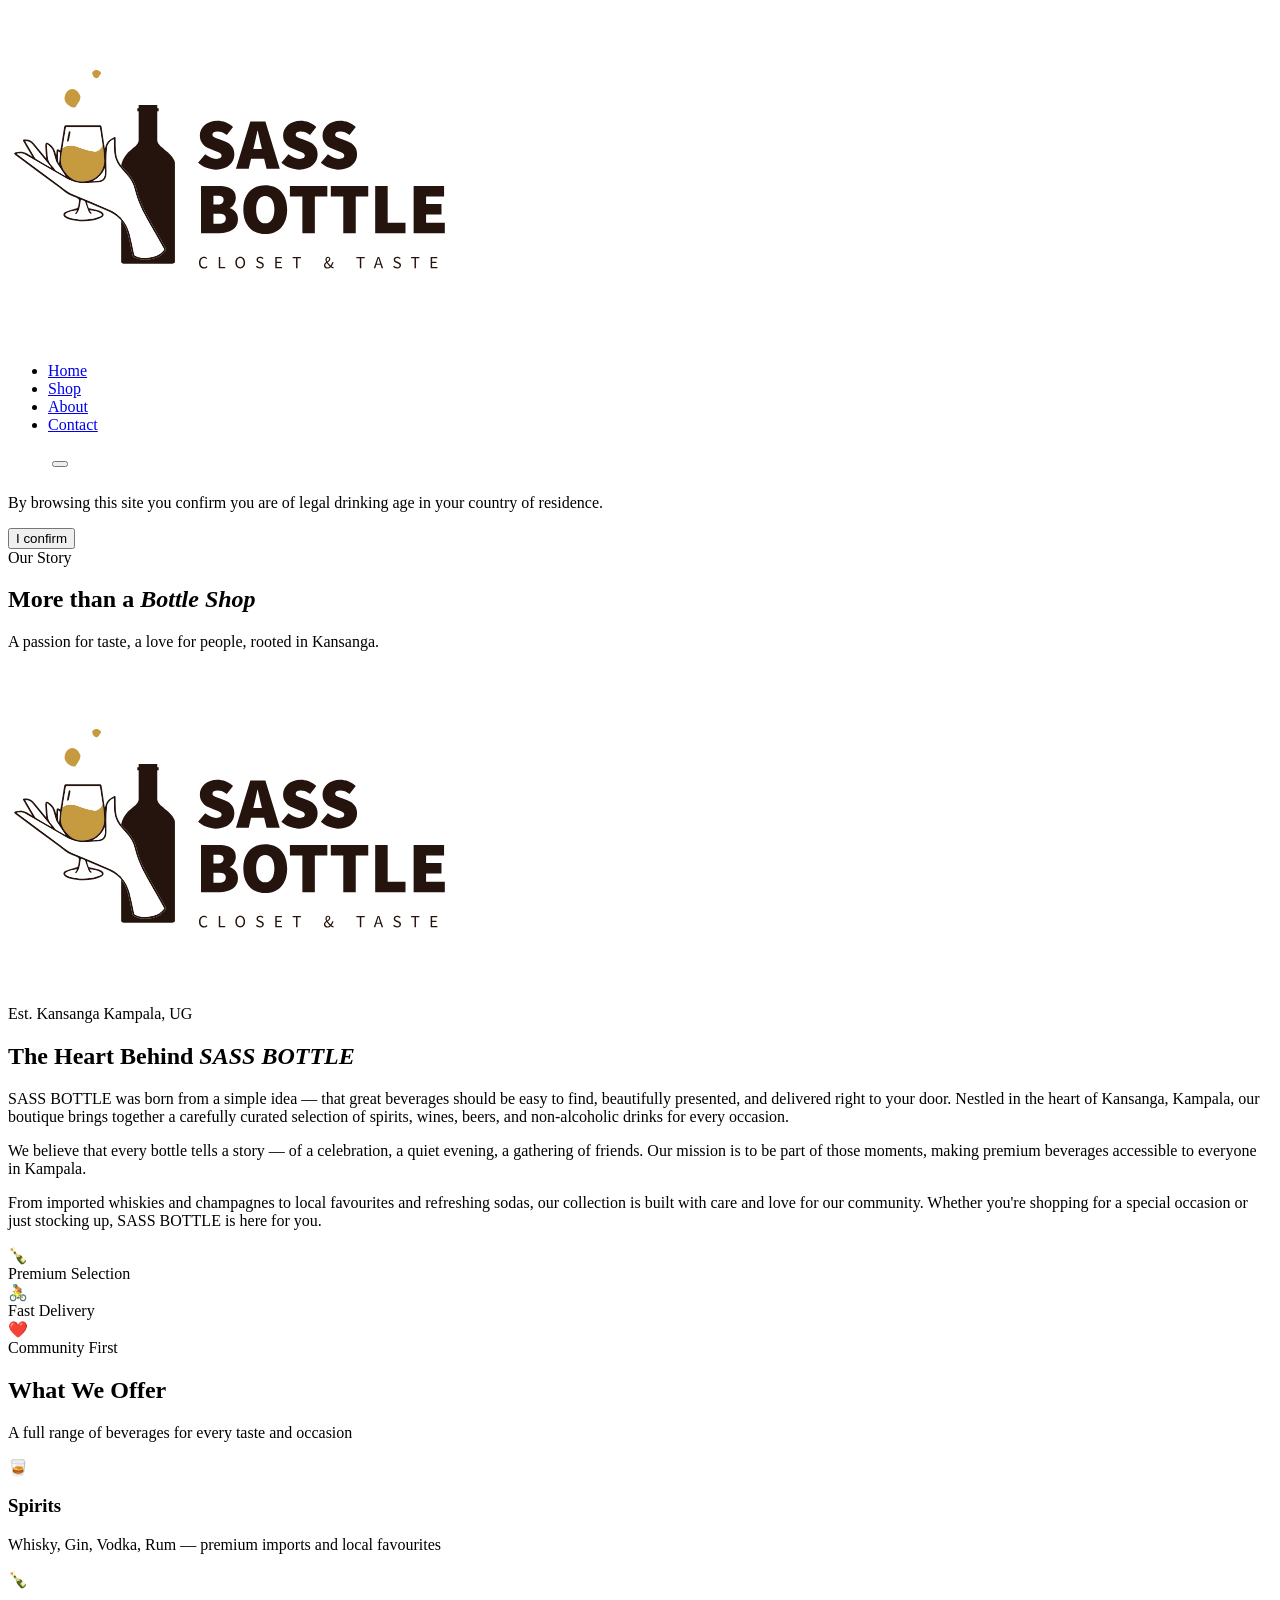
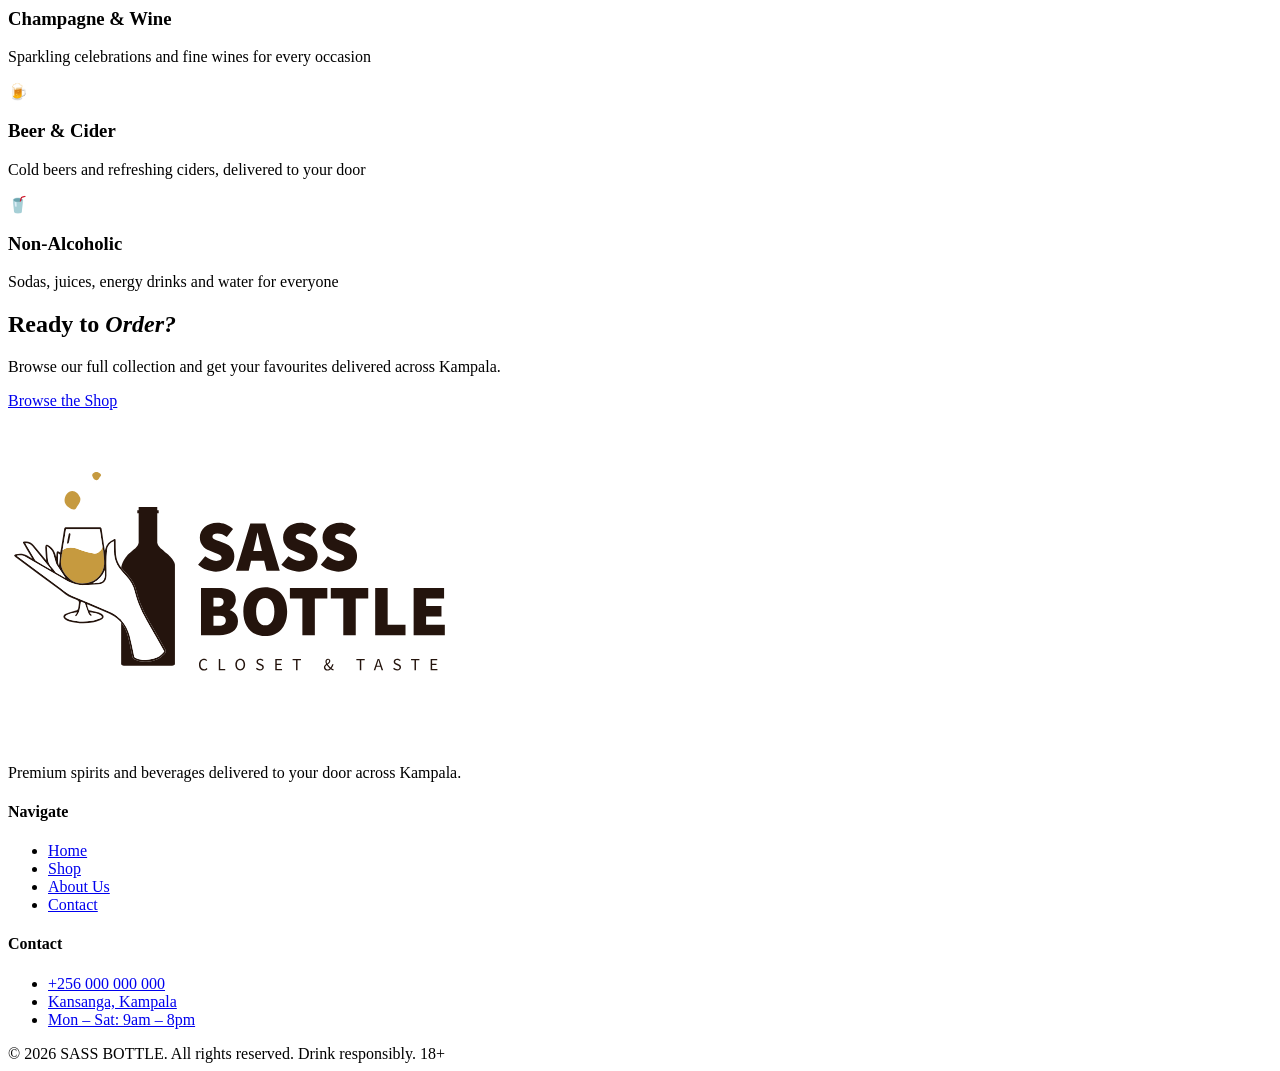
==== about.html @ c4a4a851 "Initial commit" ====
<!DOCTYPE html>
<html lang="en">
<head>
  <meta charset="UTF-8"/>
  <meta name="viewport" content="width=device-width, initial-scale=1.0"/>
  <title>About Us – SASS BOTTLE</title>

  <!-- Google Fonts -->
  <link href="https://fonts.googleapis.com/css2?family=Fraunces:ital,wght@0,400;0,700;0,900;1,400&family=Jost:wght@300;400;500;600&display=swap" rel="stylesheet"/>

  <!-- Shared styles -->
  <link rel="stylesheet" href="css/global.css"/>
  <!-- About page specific styles -->
  <link rel="stylesheet" href="css/about.css"/>
</head>
<body>

  <!-- =============================================
       STICKY NAVIGATION
  ============================================= -->
  <nav class="nav" role="navigation" aria-label="Main navigation">
    <a href="index.html" class="nav-logo">
      <img src="assets/logo.svg" alt="SASS BOTTLE – Closet & Taste"/>
    </a>
    <ul class="nav-links" id="navLinks">
      <li><a href="index.html">Home</a></li>
      <li><a href="shop.html">Shop</a></li>
      <li><a href="about.html" class="active">About</a></li>
      <li><a href="contact.html">Contact</a></li>
    </ul>
    <div style="display:flex; align-items:center; gap:20px;">
      <a href="cart.html" class="nav-cart" aria-label="View cart">
        <svg width="24" height="24" viewBox="0 0 24 24" fill="none" stroke-width="1.8"
             stroke-linecap="round" stroke-linejoin="round">
          <path d="M6 2L3 6v14a2 2 0 002 2h14a2 2 0 002-2V6l-3-4z"/>
          <line x1="3" y1="6" x2="21" y2="6"/>
          <path d="M16 10a4 4 0 01-8 0"/>
        </svg>
        <span class="cart-badge" id="cartBadge"></span>
      </a>
      <button class="nav-toggle" id="navToggle" aria-label="Toggle menu" aria-expanded="false">
        <span></span><span></span><span></span>
      </button>
    </div>
  </nav>

  <!-- =============================================
       AGE VERIFICATION BANNER
  ============================================= -->
  <div class="age-banner" id="ageBanner">
    <p>By browsing this site you confirm you are of <span>legal drinking age</span> in your country of residence.</p>
    <div class="age-banner-actions">
      <button class="btn-age-confirm" id="ageConfirmBtn">I confirm</button>
    </div>
  </div>

  <!-- =============================================
       ABOUT HERO
  ============================================= -->
  <section class="about-hero">
    <div class="bokeh-bg" aria-hidden="true">
      <div class="bokeh-orb"></div>
      <div class="bokeh-orb"></div>
      <div class="bokeh-orb"></div>
      <div class="bokeh-orb"></div>
    </div>

    <div class="about-hero-content">
      <div class="hero-eyebrow">
        <span>Our Story</span>
      </div>
      <h1>More than a <em>Bottle Shop</em></h1>
      <p>A passion for taste, a love for people, rooted in Kansanga.</p>
    </div>
  </section>

  <!-- =============================================
       STORY SECTION
  ============================================= -->
  <section class="about-story">
    <div class="bokeh-bg" aria-hidden="true">
      <div class="bokeh-orb"></div>
      <div class="bokeh-orb"></div>
    </div>

    <div class="story-grid">

      <!-- Left: decorative visual panel -->
      <div class="story-visual">
        <div class="story-img-frame">
          <div class="story-img-inner">
            <!-- Logo as hero visual in the about section -->
            <img src="assets/logo.svg" alt="SASS BOTTLE"/>
          </div>
        </div>
        <!-- Floating badge -->
        <div class="story-badge">
          <span class="badge-year">Est.</span>
          <span class="badge-name">Kansanga</span>
          <span class="badge-city">Kampala, UG</span>
        </div>
      </div>

      <!-- Right: story text -->
      <div class="story-text">
        <h2>The Heart Behind <em>SASS BOTTLE</em></h2>

        <p>
          SASS BOTTLE was born from a simple idea — that great beverages should be
          easy to find, beautifully presented, and delivered right to your door.
          Nestled in the heart of Kansanga, Kampala, our boutique brings together
          a carefully curated selection of spirits, wines, beers, and non-alcoholic
          drinks for every occasion.
        </p>

        <p>
          We believe that every bottle tells a story — of a celebration, a quiet
          evening, a gathering of friends. Our mission is to be part of those
          moments, making premium beverages accessible to everyone in Kampala.
        </p>

        <p>
          From imported whiskies and champagnes to local favourites and refreshing
          sodas, our collection is built with care and love for our community.
          Whether you're shopping for a special occasion or just stocking up,
          SASS BOTTLE is here for you.
        </p>

        <!-- Values row -->
        <div class="story-values">
          <div class="value-item">
            <div class="value-icon">🍾</div>
            <div class="value-label">Premium Selection</div>
          </div>
          <div class="value-item">
            <div class="value-icon">🚴</div>
            <div class="value-label">Fast Delivery</div>
          </div>
          <div class="value-item">
            <div class="value-icon">❤️</div>
            <div class="value-label">Community First</div>
          </div>
        </div>
      </div>

    </div>
  </section>

  <!-- =============================================
       WHAT WE OFFER SECTION
  ============================================= -->
  <section class="about-offers">
    <div class="bokeh-bg" aria-hidden="true">
      <div class="bokeh-orb"></div>
      <div class="bokeh-orb"></div>
    </div>

    <div class="section-header">
      <h2>What We Offer</h2>
      <p>A full range of beverages for every taste and occasion</p>
    </div>

    <div class="offers-grid">
      <div class="offer-card">
        <div class="offer-icon">🥃</div>
        <h3>Spirits</h3>
        <p>Whisky, Gin, Vodka, Rum — premium imports and local favourites</p>
      </div>
      <div class="offer-card">
        <div class="offer-icon">🍾</div>
        <h3>Champagne & Wine</h3>
        <p>Sparkling celebrations and fine wines for every occasion</p>
      </div>
      <div class="offer-card">
        <div class="offer-icon">🍺</div>
        <h3>Beer & Cider</h3>
        <p>Cold beers and refreshing ciders, delivered to your door</p>
      </div>
      <div class="offer-card">
        <div class="offer-icon">🥤</div>
        <h3>Non-Alcoholic</h3>
        <p>Sodas, juices, energy drinks and water for everyone</p>
      </div>
    </div>
  </section>

  <!-- =============================================
       CTA SECTION
  ============================================= -->
  <section class="about-cta">
    <div class="bokeh-bg" aria-hidden="true">
      <div class="bokeh-orb"></div>
      <div class="bokeh-orb"></div>
      <div class="bokeh-orb"></div>
    </div>

    <div class="cta-content">
      <h2>Ready to <em>Order?</em></h2>
      <p>Browse our full collection and get your favourites delivered across Kampala.</p>
      <a href="shop.html" class="btn-pulse">Browse the Shop</a>
    </div>
  </section>

  <!-- =============================================
       FOOTER
  ============================================= -->
  <footer>
    <div class="footer-brand">
      <img src="assets/logo.svg" alt="SASS BOTTLE"/>
      <p>Premium spirits and beverages delivered to your door across Kampala.</p>
    </div>
    <div class="footer-col">
      <h4>Navigate</h4>
      <ul>
        <li><a href="index.html">Home</a></li>
        <li><a href="shop.html">Shop</a></li>
        <li><a href="about.html">About Us</a></li>
        <li><a href="contact.html">Contact</a></li>
      </ul>
    </div>
    <div class="footer-col">
      <h4>Contact</h4>
      <ul>
        <li><a href="tel:+256000000000">+256 000 000 000</a></li>
        <li><a href="contact.html">Kansanga, Kampala</a></li>
        <li><a href="contact.html">Mon – Sat: 9am – 8pm</a></li>
      </ul>
    </div>
    <div class="footer-bottom">
      <span>&copy; 2026 SASS BOTTLE. All rights reserved.</span>
      <span>Drink responsibly. 18+</span>
    </div>
  </footer>

  <div class="toast" id="toast" role="alert" aria-live="polite"></div>

  <script src="js/global.js"></script>

</body>
</html>
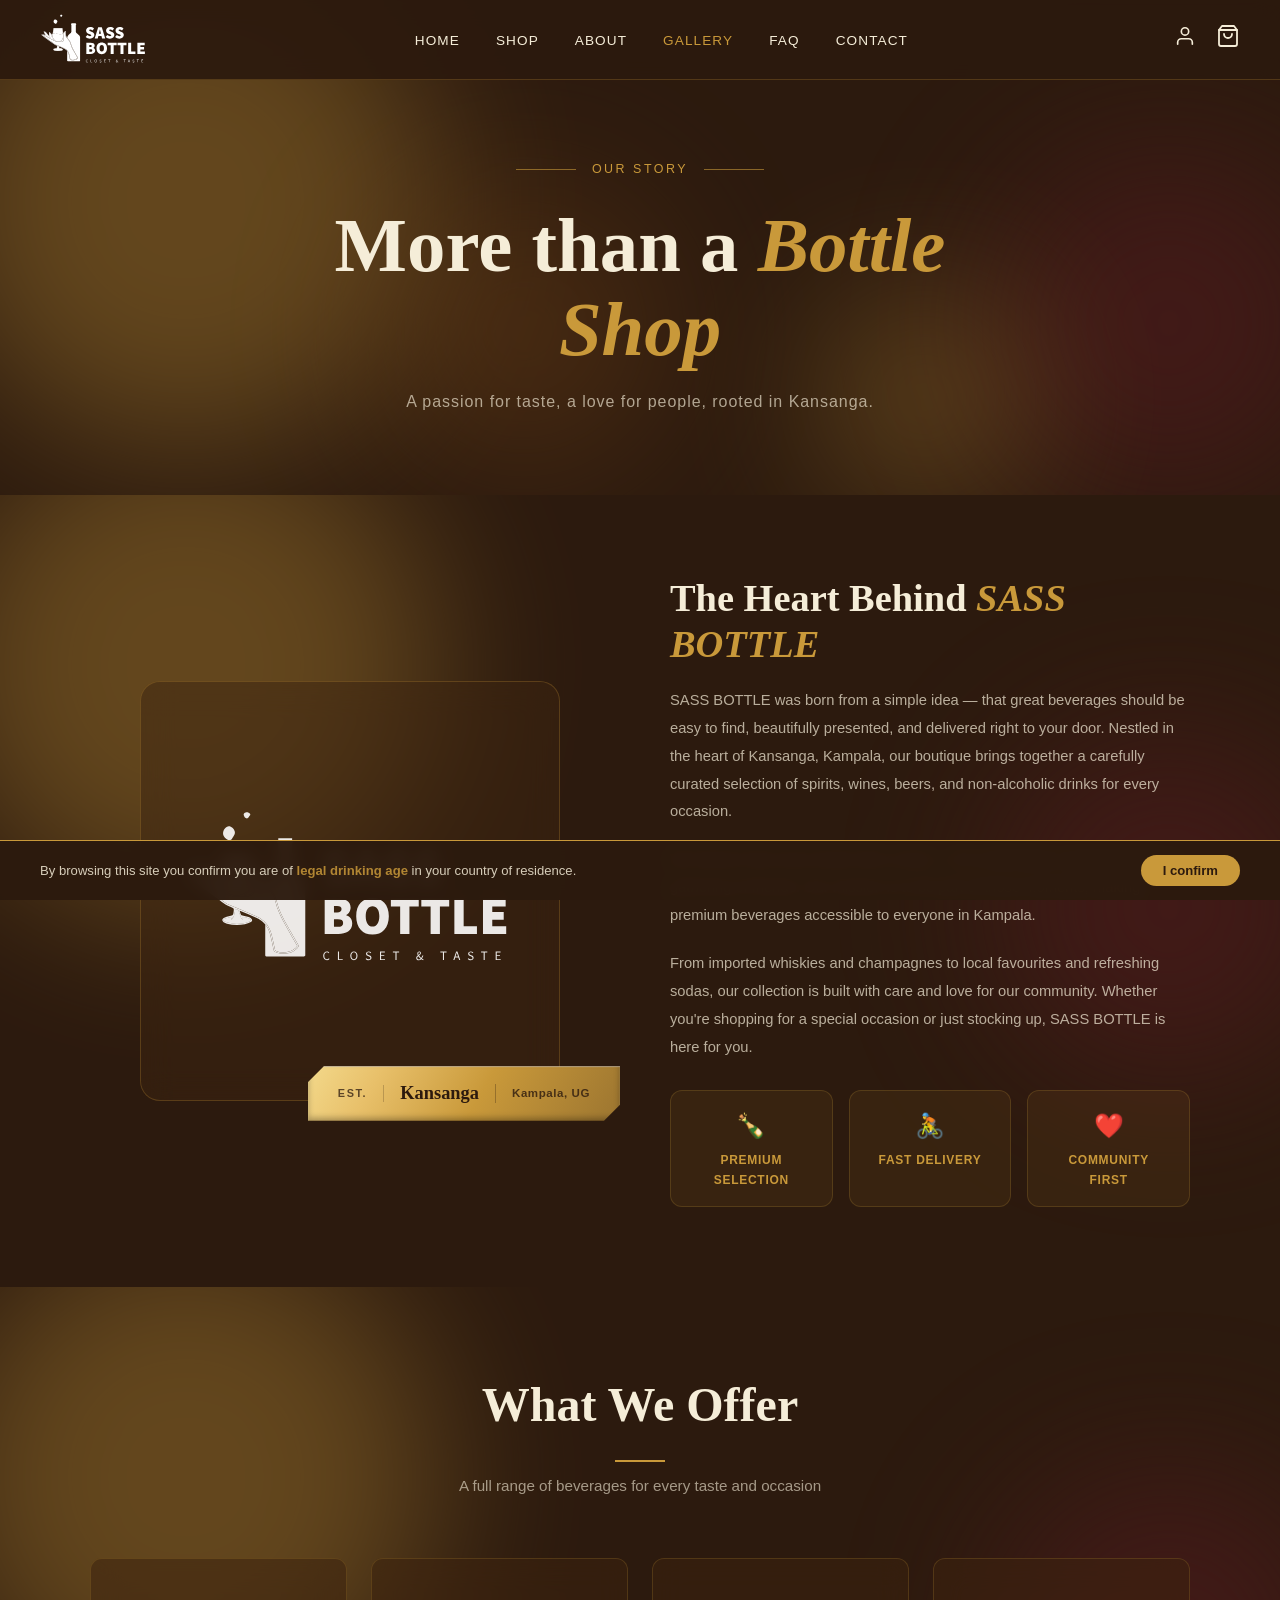
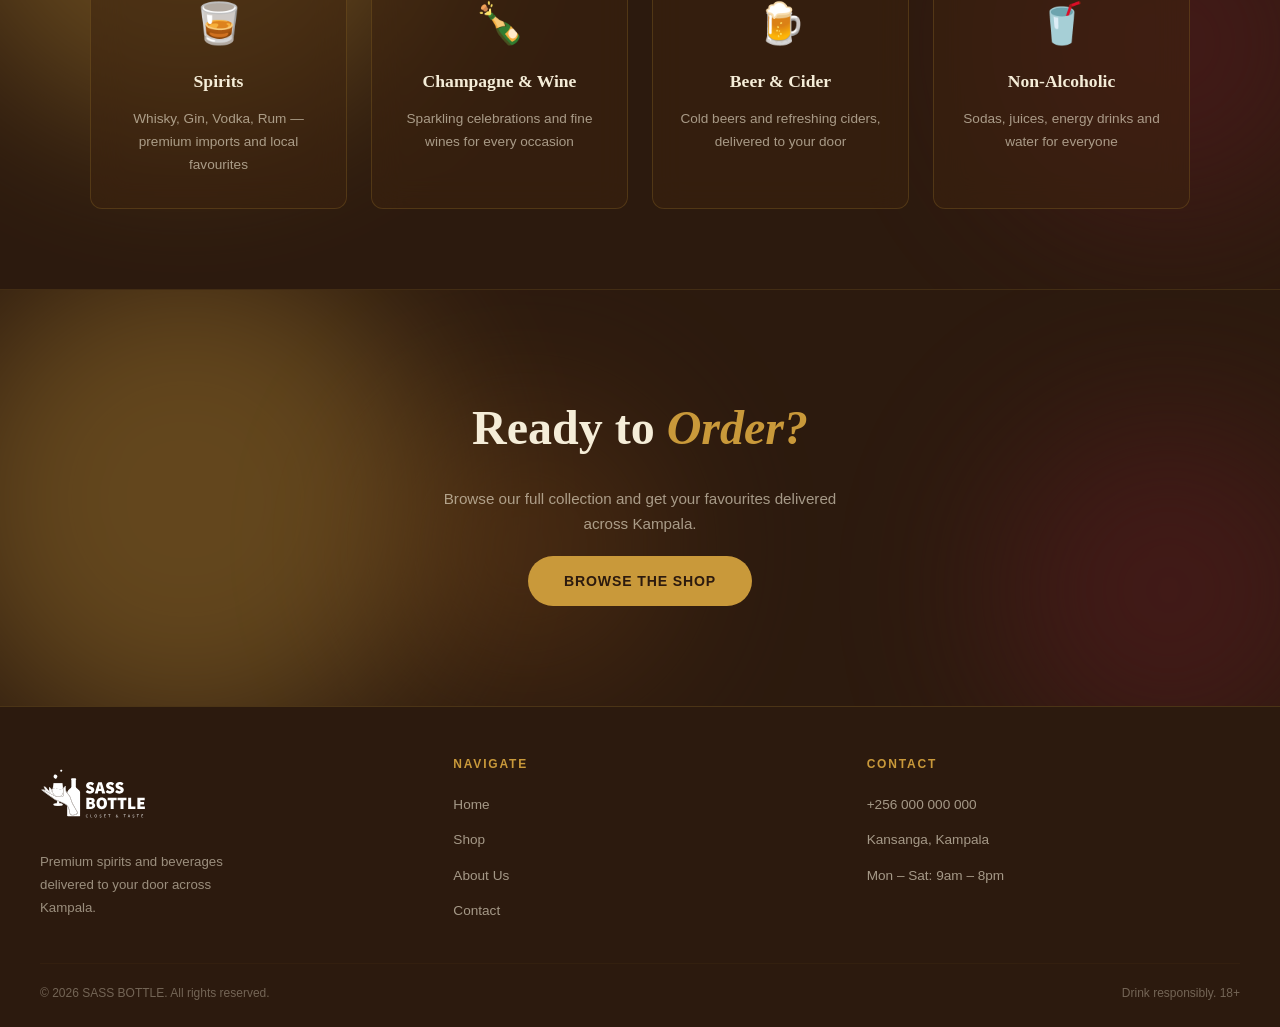
==== commit 182f04b3: "Linking Gallery and FAQ with other pages" ====
--- a/about.html
+++ b/about.html
@@ -25,7 +25,9 @@
     <ul class="nav-links" id="navLinks">
       <li><a href="index.html">Home</a></li>
       <li><a href="shop.html">Shop</a></li>
-      <li><a href="about.html" class="active">About</a></li>
+      <li><a href="about.html">About</a></li>
+      <li><a href="gallery.html" class="active">Gallery</a></li>
+      <li><a href="faq.html">FAQ</a></li>
       <li><a href="contact.html">Contact</a></li>
     </ul>
     <div style="display:flex; align-items:center; gap:20px;">
--- a/css/global.css
+++ b/css/global.css
@@ -0,0 +1,590 @@
+/* ==============================================
+   GLOBAL.CSS — Shared styles for all pages
+   SASS BOTTLE | Closet & Taste
+================================================ */
+
+/* -----------------------------------------------
+   DESIGN TOKENS
+   All colors, fonts and sizes in one place.
+   Change a value here and it updates everywhere.
+----------------------------------------------- */
+:root {
+  --chocolate:     #2C1A0E;   /* main dark background */
+  --chocolate-mid: #3D2410;   /* cards & surfaces */
+  --gold:          #C9993A;   /* primary accent */
+  --gold-light:    #E8C06A;   /* hover / highlight */
+  --cream:         #F5EDD8;   /* light text */
+  --white:         #FFFFFF;
+  --bordeaux:      #6B1A2A;   /* bokeh accent */
+  --copper:        #7C4A1A;   /* bokeh accent */
+
+  --font-heading: 'Fraunces', Georgia, serif;
+  --font-body:    'Jost', sans-serif;
+
+  --nav-height: 80px;
+  --radius:     12px;
+  --transition: 0.3s ease;
+}
+
+/* -----------------------------------------------
+   RESET & BASE
+----------------------------------------------- */
+*, *::before, *::after {
+  box-sizing: border-box;
+  margin: 0;
+  padding: 0;
+}
+
+html { scroll-behavior: smooth; }
+
+body {
+  background: var(--chocolate);
+  color: var(--cream);
+  font-family: var(--font-body);
+  font-weight: 400;
+  line-height: 1.6;
+  overflow-x: hidden;
+}
+
+a    { text-decoration: none; color: inherit; }
+img  { max-width: 100%; display: block; }
+ul   { list-style: none; }
+
+/* -----------------------------------------------
+   STICKY NAVIGATION
+----------------------------------------------- */
+.nav {
+  position: fixed;
+  top: 0; left: 0; right: 0;
+  z-index: 1000;
+  height: var(--nav-height);
+  display: flex;
+  align-items: center;
+  justify-content: space-between;
+  padding: 0 40px;
+  background: rgba(44, 26, 14, 0.92);
+  backdrop-filter: blur(12px);
+  border-bottom: 1px solid rgba(201, 153, 58, 0.25);
+}
+
+.nav-logo img {
+  height: 80px;
+  width: auto;
+  filter: brightness(0) invert(1);   /* white logo for visibility on the dark nav */
+}
+
+.nav-links {
+  display: flex;
+  gap: 36px;
+  align-items: center;
+}
+
+.nav-links a {
+  font-family: var(--font-body);
+  font-weight: 500;
+  font-size: 0.85rem;
+  letter-spacing: 0.08em;
+  color: var(--cream);
+  text-transform: uppercase;
+  transition: color var(--transition);
+}
+
+.nav-links a:hover,
+.nav-links a.active { color: var(--gold); }
+
+/* Cart icon */
+.nav-cart {
+  position: relative;
+  cursor: pointer;
+}
+.nav-cart svg { stroke: var(--cream); transition: stroke var(--transition); }
+.nav-cart:hover svg { stroke: var(--gold); }
+
+/* Badge showing number of items in cart */
+.cart-badge {
+  position: absolute;
+  top: -6px; right: -8px;
+  background: var(--gold);
+  color: var(--chocolate);
+  font-size: 0.65rem;
+  font-weight: 700;
+  width: 18px; height: 18px;
+  border-radius: 50%;
+  display: none; /* shown by JS when cart has items */
+  align-items: center;
+  justify-content: center;
+}
+
+/* "Hi, Name" pill shown next to the icons when a customer is logged in */
+.nav-account-name {
+  font-size: 0.78rem;
+  font-weight: 600;
+  color: var(--gold);
+  background: rgba(201, 153, 58, 0.1);
+  border: 1px solid rgba(201, 153, 58, 0.25);
+  padding: 6px 14px;
+  border-radius: 16px;
+  white-space: nowrap;
+}
+/* Hidden on small screens to save space — the icon alone is enough there */
+@media (max-width: 768px) {
+  .nav-account-name { display: none; }
+}
+
+/* Hamburger button — visible on mobile only */
+.nav-toggle {
+  display: none;
+  flex-direction: column;
+  gap: 5px;
+  cursor: pointer;
+  background: none;
+  border: none;
+}
+.nav-toggle span {
+  display: block;
+  width: 24px; height: 2px;
+  background: var(--cream);
+  border-radius: 2px;
+  transition: var(--transition);
+}
+
+/* -----------------------------------------------
+   AGE VERIFICATION BANNER
+   Shown once on first visit, hidden via localStorage
+----------------------------------------------- */
+.age-banner {
+  position: fixed;
+  bottom: 0; left: 0; right: 0;
+  z-index: 2000;
+  background: rgba(44, 26, 14, 0.97);
+  border-top: 1px solid var(--gold);
+  padding: 14px 40px;
+  display: flex;
+  align-items: center;
+  justify-content: space-between;
+  gap: 20px;
+  backdrop-filter: blur(8px);
+}
+
+.age-banner p {
+  font-size: 0.82rem;
+  color: var(--cream);
+  opacity: 0.85;
+  max-width: 600px;
+}
+.age-banner p span { color: var(--gold); font-weight: 600; }
+
+.age-banner-actions { display: flex; gap: 12px; flex-shrink: 0; }
+
+.btn-age-confirm {
+  background: var(--gold);
+  color: var(--chocolate);
+  border: none;
+  padding: 8px 22px;
+  border-radius: 20px;
+  font-family: var(--font-body);
+  font-weight: 600;
+  font-size: 0.82rem;
+  cursor: pointer;
+  transition: background var(--transition);
+}
+.btn-age-confirm:hover { background: var(--gold-light); }
+
+/* -----------------------------------------------
+   BOKEH ANIMATED BACKGROUND
+   Reused in sections across all pages
+----------------------------------------------- */
+.bokeh-bg {
+  position: absolute;
+  inset: 0;
+  overflow: hidden;
+  pointer-events: none;
+  z-index: 0;
+}
+
+.bokeh-orb {
+  position: absolute;
+  border-radius: 50%;
+  filter: blur(80px);
+  opacity: 0.35;
+  animation: bokehDrift 18s ease-in-out infinite alternate;
+}
+
+.bokeh-orb:nth-child(1) { width:500px; height:500px; background:var(--gold);     top:-10%; left:-5%;   animation-duration:20s; }
+.bokeh-orb:nth-child(2) { width:350px; height:350px; background:var(--bordeaux); top:30%;  right:-5%;  animation-duration:25s; animation-delay:-8s; }
+.bokeh-orb:nth-child(3) { width:280px; height:280px; background:var(--copper);   bottom:5%;left:30%;   animation-duration:22s; animation-delay:-4s; }
+.bokeh-orb:nth-child(4) { width:200px; height:200px; background:var(--gold);     top:60%;  right:20%;  animation-duration:30s; animation-delay:-12s; }
+
+@keyframes bokehDrift {
+  0%   { transform: translate(0, 0) scale(1); }
+  50%  { transform: translate(30px, -40px) scale(1.1); }
+  100% { transform: translate(-20px, 30px) scale(0.95); }
+}
+
+/* -----------------------------------------------
+   SHARED BUTTONS
+----------------------------------------------- */
+
+/* Gold pill button with shimmer sweep — used on CTAs */
+.btn-primary {
+  display: inline-block;
+  background: var(--gold);
+  color: var(--chocolate);
+  padding: 14px 36px;
+  border-radius: 30px;
+  font-family: var(--font-body);
+  font-weight: 700;
+  font-size: 0.88rem;
+  letter-spacing: 0.06em;
+  text-transform: uppercase;
+  position: relative;
+  overflow: hidden;
+  transition: background var(--transition), transform var(--transition);
+  cursor: pointer;
+  border: none;
+}
+.btn-primary::after {
+  content: '';
+  position: absolute;
+  top: 0; left: -100%;
+  width: 60%; height: 100%;
+  background: linear-gradient(90deg, transparent, rgba(255,255,255,0.35), transparent);
+  animation: shimmer 2.2s ease-in-out infinite;
+}
+.btn-primary:hover { background: var(--gold-light); transform: translateY(-2px); }
+
+/* Outlined button — secondary action */
+.btn-outline {
+  display: inline-block;
+  border: 1.5px solid var(--gold);
+  color: var(--gold);
+  padding: 14px 36px;
+  border-radius: 30px;
+  font-family: var(--font-body);
+  font-weight: 600;
+  font-size: 0.88rem;
+  letter-spacing: 0.06em;
+  text-transform: uppercase;
+  transition: background var(--transition), color var(--transition), transform var(--transition);
+  cursor: pointer;
+  background: none;
+  border-width: 1.5px;
+}
+.btn-outline:hover {
+  background: var(--gold);
+  color: var(--chocolate);
+  transform: translateY(-2px);
+}
+
+/* Pulsing "Browse the shop" style button */
+.btn-pulse {
+  display: inline-block;
+  background: var(--gold);
+  color: var(--chocolate);
+  padding: 14px 36px;
+  border-radius: 30px;
+  font-family: var(--font-body);
+  font-weight: 700;
+  font-size: 0.88rem;
+  letter-spacing: 0.06em;
+  text-transform: uppercase;
+  border: none;
+  cursor: pointer;
+  animation: pulse 2.5s ease-in-out infinite;
+}
+@keyframes pulse {
+  0%, 100% { transform: scale(1);    box-shadow: 0 0 0 0 rgba(201,153,58,0.5); }
+  50%       { transform: scale(1.04); box-shadow: 0 0 0 12px rgba(201,153,58,0); }
+}
+
+@keyframes shimmer {
+  0%   { left: -100%; }
+  100% { left: 160%; }
+}
+
+/* -----------------------------------------------
+   SECTION HEADER — reused on every section
+----------------------------------------------- */
+.section-header {
+  text-align: center;
+  margin-bottom: 60px;
+  position: relative;
+  z-index: 1;
+}
+
+.section-header h2 {
+  font-family: var(--font-heading);
+  font-size: clamp(2rem, 4vw, 3rem);
+  font-weight: 700;
+  color: var(--cream);
+  margin-bottom: 12px;
+}
+
+/* Gold underline accent below section titles */
+.section-header h2::after {
+  content: '';
+  display: block;
+  width: 50px; height: 2px;
+  background: var(--gold);
+  margin: 16px auto 0;
+}
+
+.section-header p {
+  color: var(--cream);
+  opacity: 0.6;
+  font-weight: 300;
+  font-size: 0.95rem;
+  max-width: 480px;
+  margin: 0 auto;
+}
+
+/* -----------------------------------------------
+   PRODUCT CARD — glassmorphism style
+   Used on homepage and shop page
+----------------------------------------------- */
+.product-card {
+  background: rgba(61, 36, 16, 0.55);
+  border: 1px solid rgba(201, 153, 58, 0.25);
+  border-radius: var(--radius);
+  backdrop-filter: blur(16px);
+  overflow: hidden;
+  cursor: pointer;
+  transition: transform var(--transition), border-color var(--transition), box-shadow var(--transition);
+  display: flex;
+  flex-direction: column;
+}
+.product-card:hover {
+  transform: translateY(-6px);
+  border-color: rgba(201, 153, 58, 0.65);
+  box-shadow: 0 20px 50px rgba(201, 153, 58, 0.15);
+}
+
+/* Light frosted image area */
+.product-img-wrap {
+  /* Soft gold spotlight glow behind every product, so photos and
+     placeholders alike sit on the same consistent premium backdrop */
+  background:
+    radial-gradient(circle at center, rgba(201, 153, 58, 0.18) 0%, transparent 65%),
+    rgba(245, 237, 216, 0.08);
+  display: flex;
+  align-items: center;
+  justify-content: center;
+  height: 200px;
+  padding: 20px;
+  position: relative;
+  overflow: hidden;
+}
+.product-img-wrap img {
+  max-height: 160px;
+  width: auto;
+  object-fit: contain;
+  transition: transform var(--transition);
+}
+.product-card:hover .product-img-wrap img { transform: scale(1.06); }
+
+/* Emoji fallback when no product image exists */
+.product-img-placeholder { font-size: 3rem; opacity: 0.4; }
+
+/* Category label on top-left of card image */
+.product-badge {
+  position: absolute;
+  top: 12px; left: 12px;
+  background: rgba(201, 153, 58, 0.18);
+  border: 1px solid rgba(201, 153, 58, 0.4);
+  color: var(--gold-light);
+  font-size: 0.68rem;
+  font-weight: 600;
+  letter-spacing: 0.1em;
+  text-transform: uppercase;
+  padding: 4px 10px;
+  border-radius: 20px;
+}
+
+.product-info {
+  padding: 18px;
+  flex: 1;
+  display: flex;
+  flex-direction: column;
+  gap: 8px;
+}
+
+.product-name {
+  font-family: var(--font-heading);
+  font-size: 1.05rem;
+  font-weight: 700;
+  color: var(--cream);
+  line-height: 1.3;
+}
+
+.product-volume {
+  font-size: 0.78rem;
+  color: var(--cream);
+  opacity: 0.5;
+}
+
+.product-footer {
+  display: flex;
+  align-items: center;
+  justify-content: space-between;
+  margin-top: auto;
+  padding-top: 12px;
+  border-top: 1px solid rgba(201, 153, 58, 0.15);
+}
+
+.product-price {
+  font-family: var(--font-heading);
+  font-size: 1.1rem;
+  font-weight: 700;
+  color: var(--gold);
+}
+
+/* "Buy Now" pill button on product cards */
+.btn-buy {
+  background: var(--gold);
+  color: var(--chocolate);
+  border: none;
+  padding: 8px 18px;
+  border-radius: 20px;
+  font-family: var(--font-body);
+  font-weight: 700;
+  font-size: 0.78rem;
+  cursor: pointer;
+  position: relative;
+  overflow: hidden;
+  transition: background var(--transition), transform var(--transition);
+}
+.btn-buy::after {
+  content: '';
+  position: absolute;
+  top: 0; left: -100%;
+  width: 60%; height: 100%;
+  background: linear-gradient(90deg, transparent, rgba(255,255,255,0.4), transparent);
+  animation: shimmer 2.5s ease-in-out infinite;
+}
+.btn-buy:hover { background: var(--gold-light); transform: scale(1.04); }
+
+/* Loading / error states inside product grids */
+.products-loading,
+.products-error {
+  text-align: center;
+  padding: 60px 20px;
+  font-size: 0.9rem;
+  grid-column: 1 / -1;
+}
+.products-loading { color: var(--cream); opacity: 0.5; letter-spacing: 0.1em; }
+.products-error   { color: var(--gold); }
+
+/* -----------------------------------------------
+   FOOTER
+----------------------------------------------- */
+footer {
+  border-top: 1px solid rgba(201, 153, 58, 0.2);
+  padding: 48px 40px 24px;
+  display: grid;
+  grid-template-columns: 1fr 1fr 1fr;
+  gap: 40px;
+}
+
+.footer-brand img { height: 80px; width: auto; margin-bottom: 16px; filter: brightness(0) invert(1); }
+
+.footer-brand p {
+  font-size: 0.83rem;
+  color: var(--cream);
+  opacity: 0.55;
+  max-width: 220px;
+  line-height: 1.7;
+}
+
+.footer-col h4 {
+  font-family: var(--font-body);
+  font-size: 0.75rem;
+  font-weight: 600;
+  letter-spacing: 0.15em;
+  text-transform: uppercase;
+  color: var(--gold);
+  margin-bottom: 16px;
+}
+
+.footer-col ul { display: flex; flex-direction: column; gap: 10px; }
+
+.footer-col ul li a {
+  font-size: 0.85rem;
+  color: var(--cream);
+  opacity: 0.6;
+  transition: opacity var(--transition), color var(--transition);
+}
+.footer-col ul li a:hover { opacity: 1; color: var(--gold); }
+
+.footer-bottom {
+  grid-column: 1 / -1;
+  border-top: 1px solid rgba(201, 153, 58, 0.12);
+  padding-top: 20px;
+  display: flex;
+  justify-content: space-between;
+  align-items: center;
+  font-size: 0.75rem;
+  color: var(--cream);
+  opacity: 0.35;
+}
+
+/* -----------------------------------------------
+   TOAST NOTIFICATION
+   Temporary feedback message (bottom-right corner)
+----------------------------------------------- */
+.toast {
+  position: fixed;
+  bottom: 30px; right: 30px;
+  z-index: 3000;
+  background: var(--chocolate-mid);
+  border: 1px solid var(--gold);
+  color: var(--cream);
+  padding: 14px 22px;
+  border-radius: var(--radius);
+  font-size: 0.85rem;
+  transform: translateY(80px);
+  opacity: 0;
+  transition: transform 0.3s ease, opacity 0.3s ease;
+  pointer-events: none;
+}
+.toast.show { transform: translateY(0); opacity: 1; }
+
+/* -----------------------------------------------
+   RESPONSIVE — mobile adjustments
+----------------------------------------------- */
+@media (max-width: 768px) {
+  .nav { padding: 0 20px; }
+  .nav-links { display: none; }
+  .nav-toggle { display: flex; }
+
+  /* Mobile dropdown menu */
+  .nav-links.open {
+    display: flex;
+    flex-direction: column;
+    position: absolute;
+    top: var(--nav-height);
+    left: 0; right: 0;
+    background: rgba(44, 26, 14, 0.97);
+    padding: 24px 20px;
+    gap: 20px;
+    border-bottom: 1px solid rgba(201, 153, 58, 0.2);
+  }
+
+  .nav-logo img { height: 56px; }
+
+  footer {
+    grid-template-columns: 1fr;
+    gap: 28px;
+    padding: 36px 20px 20px;
+  }
+  .footer-bottom { flex-direction: column; gap: 8px; text-align: center; }
+
+  .age-banner { flex-direction: column; align-items: flex-start; padding: 16px 20px; }
+}
+
+/* Respect user's reduced-motion preference */
+@media (prefers-reduced-motion: reduce) {
+  .bokeh-orb,
+  .btn-primary::after,
+  .btn-buy::after,
+  .btn-pulse { animation: none; }
+}
--- a/css/about.css
+++ b/css/about.css
@@ -0,0 +1,348 @@
+/* ==============================================
+   ABOUT.CSS — About page styles
+   SASS BOTTLE | Closet & Taste
+   Requires: global.css loaded first
+================================================ */
+
+/* -----------------------------------------------
+   ABOUT HERO — compact header
+----------------------------------------------- */
+.about-hero {
+  position: relative;
+  padding: calc(var(--nav-height) + 80px) 40px 80px;
+  text-align: center;
+  overflow: hidden;
+}
+
+.about-hero-content {
+  position: relative;
+  z-index: 2;
+  max-width: 700px;
+  margin: 0 auto;
+}
+
+/* Gold line + label above the title */
+.hero-eyebrow {
+  display: flex;
+  align-items: center;
+  justify-content: center;
+  gap: 16px;
+  margin-bottom: 24px;
+}
+.hero-eyebrow::before,
+.hero-eyebrow::after {
+  content: '';
+  width: 60px; height: 1px;
+  background: var(--gold);
+  opacity: 0.6;
+}
+.hero-eyebrow span {
+  font-size: 0.78rem;
+  font-weight: 500;
+  letter-spacing: 0.2em;
+  color: var(--gold);
+  text-transform: uppercase;
+}
+
+.about-hero h1 {
+  font-family: var(--font-heading);
+  font-size: clamp(2.5rem, 6vw, 5rem);
+  font-weight: 900;
+  color: var(--cream);
+  line-height: 1.1;
+  margin-bottom: 16px;
+}
+
+.about-hero h1 em {
+  font-style: italic;
+  color: var(--gold);
+}
+
+.about-hero p {
+  font-size: 1rem;
+  font-weight: 300;
+  color: var(--cream);
+  opacity: 0.65;
+  letter-spacing: 0.06em;
+}
+
+/* -----------------------------------------------
+   STORY SECTION — two-column layout
+----------------------------------------------- */
+.about-story {
+  position: relative;
+  padding: 80px 40px;
+  overflow: hidden;
+}
+
+.story-grid {
+  display: grid;
+  grid-template-columns: 1fr 1fr;
+  gap: 60px;
+  max-width: 1100px;
+  margin: 0 auto;
+  align-items: center;
+  position: relative;
+  z-index: 2;
+}
+
+/* LEFT — visual panel */
+.story-visual {
+  position: relative;
+  display: flex;
+  justify-content: center;
+}
+
+/* Frosted glass frame for the logo */
+.story-img-frame {
+  width: 100%;
+  max-width: 420px;
+  aspect-ratio: 1 / 1;
+  background: rgba(61, 36, 16, 0.5);
+  border: 1px solid rgba(201, 153, 58, 0.25);
+  border-radius: 20px;
+  backdrop-filter: blur(16px);
+  display: flex;
+  align-items: center;
+  justify-content: center;
+  padding: 40px;
+}
+
+.story-img-inner img {
+  width: 100%;
+  filter: brightness(0) invert(1);   /* white logo */
+  opacity: 0.9;
+}
+
+/* -----------------------------------------------
+   FLOATING LOCATION BADGE — shaped like a gold bar
+   Corners are cut diagonally to read as an ingot,
+   with a metallic gradient and a glossy highlight.
+----------------------------------------------- */
+.story-badge {
+  position: absolute;
+  bottom: -20px;
+  right: -10px;
+  display: flex;
+  align-items: center;
+  gap: 0;
+  padding: 18px 30px;
+  color: var(--chocolate);
+
+  /* Metallic gold gradient — gives the bar its sheen */
+  background: linear-gradient(120deg, #F3D98B 0%, #E8C06A 22%, #C9993A 55%, #9c7530 100%);
+
+  /* Cuts the top-left and bottom-right corners diagonally,
+     turning the rectangle into an ingot-like bar silhouette */
+  clip-path: polygon(16px 0, 100% 0, 100% calc(100% - 16px), calc(100% - 16px) 100%, 0 100%, 0 16px);
+
+  /* Drop shadow for lift + inner highlight/shadow for a metallic feel */
+  box-shadow:
+    0 14px 36px rgba(0, 0, 0, 0.4),
+    inset 0 1px 1px rgba(255, 255, 255, 0.55),
+    inset 0 -3px 6px rgba(0, 0, 0, 0.3);
+}
+
+/* Each segment separated by a thin divider, like sections stamped on a bar */
+.badge-year {
+  font-size: 0.68rem;
+  font-weight: 700;
+  letter-spacing: 0.15em;
+  text-transform: uppercase;
+  opacity: 0.75;
+  padding-right: 16px;
+  border-right: 1px solid rgba(44, 26, 14, 0.3);
+}
+
+.badge-name {
+  font-family: var(--font-heading);
+  font-size: 1.15rem;
+  font-weight: 900;
+  line-height: 1;
+  padding: 0 16px;
+  border-right: 1px solid rgba(44, 26, 14, 0.3);
+  white-space: nowrap;
+}
+
+.badge-city {
+  font-size: 0.72rem;
+  font-weight: 600;
+  opacity: 0.8;
+  letter-spacing: 0.05em;
+  padding-left: 16px;
+  white-space: nowrap;
+}
+
+/* RIGHT — story text */
+.story-text {
+  display: flex;
+  flex-direction: column;
+  gap: 20px;
+  position: relative;
+  z-index: 2;
+}
+
+.story-text h2 {
+  font-family: var(--font-heading);
+  font-size: clamp(1.8rem, 3vw, 2.5rem);
+  font-weight: 700;
+  color: var(--cream);
+  line-height: 1.2;
+}
+
+.story-text h2 em {
+  font-style: italic;
+  color: var(--gold);
+}
+
+.story-text p {
+  font-size: 0.92rem;
+  color: var(--cream);
+  opacity: 0.7;
+  line-height: 1.9;
+}
+
+/* Three value pills */
+.story-values {
+  display: flex;
+  gap: 16px;
+  flex-wrap: wrap;
+  margin-top: 8px;
+}
+
+.value-item {
+  display: flex;
+  flex-direction: column;
+  align-items: center;
+  gap: 6px;
+  background: rgba(201, 153, 58, 0.08);
+  border: 1px solid rgba(201, 153, 58, 0.2);
+  border-radius: 12px;
+  padding: 16px 20px;
+  flex: 1;
+  min-width: 100px;
+  text-align: center;
+}
+
+.value-icon { font-size: 1.5rem; }
+
+.value-label {
+  font-size: 0.75rem;
+  font-weight: 600;
+  letter-spacing: 0.06em;
+  color: var(--gold);
+  text-transform: uppercase;
+}
+
+/* -----------------------------------------------
+   WHAT WE OFFER SECTION
+----------------------------------------------- */
+.about-offers {
+  position: relative;
+  padding: 80px 40px;
+  overflow: hidden;
+}
+
+/* 4-column offers grid */
+.offers-grid {
+  display: grid;
+  grid-template-columns: repeat(auto-fill, minmax(220px, 1fr));
+  gap: 24px;
+  max-width: 1100px;
+  margin: 0 auto;
+  position: relative;
+  z-index: 2;
+}
+
+/* Individual offer card */
+.offer-card {
+  background: rgba(61, 36, 16, 0.55);
+  border: 1px solid rgba(201, 153, 58, 0.2);
+  border-radius: var(--radius);
+  backdrop-filter: blur(16px);
+  padding: 32px 24px;
+  text-align: center;
+  transition: transform var(--transition), border-color var(--transition);
+  display: flex;
+  flex-direction: column;
+  gap: 12px;
+  align-items: center;
+}
+
+.offer-card:hover {
+  transform: translateY(-6px);
+  border-color: rgba(201, 153, 58, 0.5);
+}
+
+.offer-icon { font-size: 2.5rem; }
+
+.offer-card h3 {
+  font-family: var(--font-heading);
+  font-size: 1.1rem;
+  font-weight: 700;
+  color: var(--cream);
+}
+
+.offer-card p {
+  font-size: 0.85rem;
+  color: var(--cream);
+  opacity: 0.6;
+  line-height: 1.7;
+}
+
+/* -----------------------------------------------
+   CTA SECTION
+----------------------------------------------- */
+.about-cta {
+  position: relative;
+  padding: 100px 40px;
+  text-align: center;
+  overflow: hidden;
+  border-top: 1px solid rgba(201, 153, 58, 0.15);
+}
+
+.cta-content {
+  position: relative;
+  z-index: 2;
+  max-width: 600px;
+  margin: 0 auto;
+  display: flex;
+  flex-direction: column;
+  align-items: center;
+  gap: 20px;
+}
+
+.cta-content h2 {
+  font-family: var(--font-heading);
+  font-size: clamp(2rem, 4vw, 3rem);
+  font-weight: 900;
+  color: var(--cream);
+}
+
+.cta-content h2 em {
+  font-style: italic;
+  color: var(--gold);
+}
+
+.cta-content p {
+  font-size: 0.95rem;
+  color: var(--cream);
+  opacity: 0.6;
+  max-width: 400px;
+}
+
+/* -----------------------------------------------
+   RESPONSIVE
+----------------------------------------------- */
+@media (max-width: 768px) {
+  .about-hero  { padding: calc(var(--nav-height) + 40px) 20px 60px; }
+  .about-story { padding: 60px 20px; }
+
+  /* Stack story columns on mobile */
+  .story-grid  { grid-template-columns: 1fr; gap: 40px; }
+
+  .story-badge { right: 10px; bottom: -10px; }
+
+  .about-offers { padding: 60px 20px; }
+  .about-cta    { padding: 60px 20px; }
+}
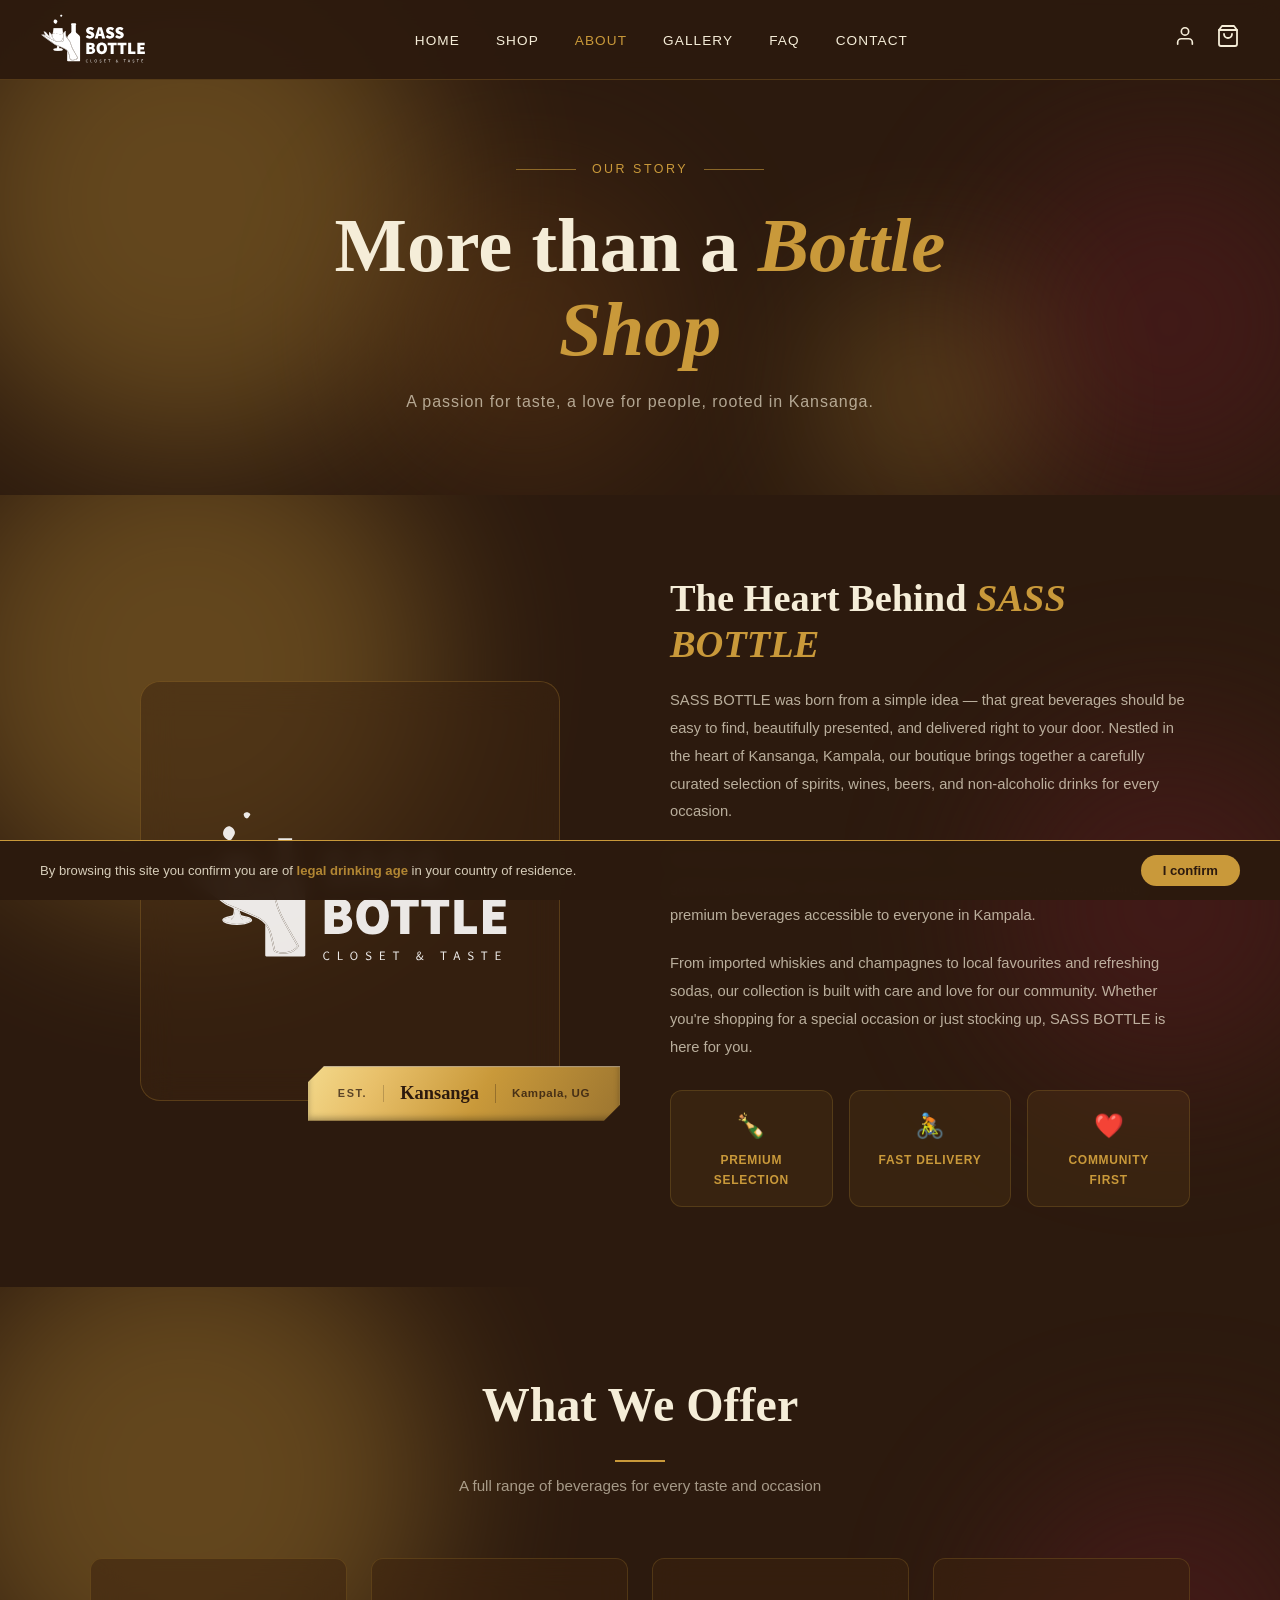
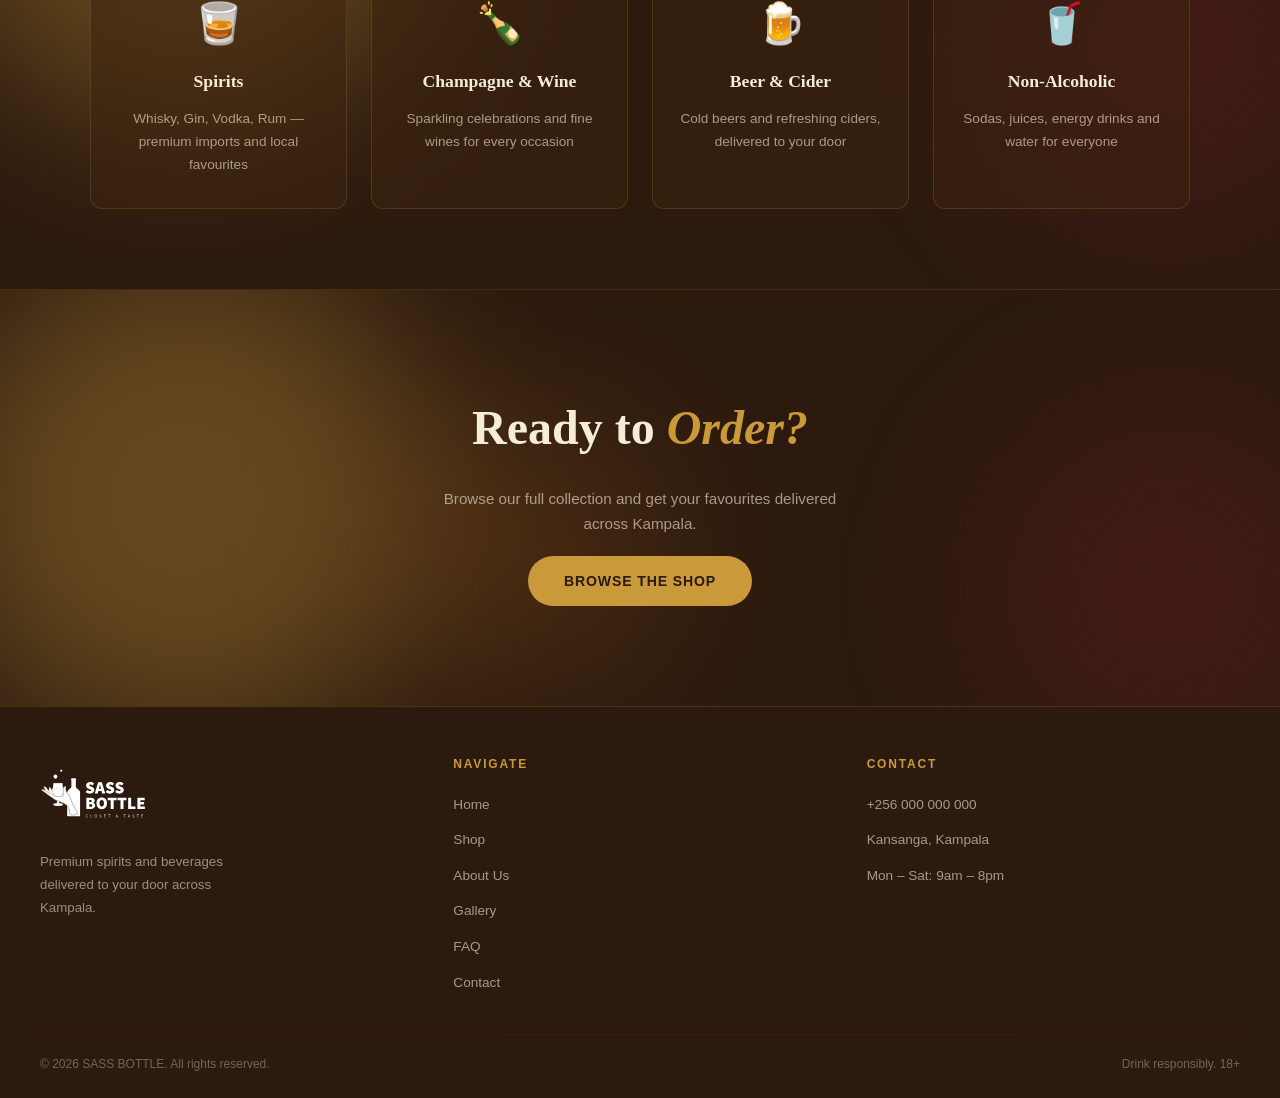
==== commit 3c72d50c: "Correcting the class active issue and adding the Gallery and Faq to the footer" ====
--- a/about.html
+++ b/about.html
@@ -25,8 +25,8 @@
     <ul class="nav-links" id="navLinks">
       <li><a href="index.html">Home</a></li>
       <li><a href="shop.html">Shop</a></li>
-      <li><a href="about.html">About</a></li>
-      <li><a href="gallery.html" class="active">Gallery</a></li>
+      <li><a href="about.html" class="active">About</a></li>
+      <li><a href="gallery.html">Gallery</a></li>
       <li><a href="faq.html">FAQ</a></li>
       <li><a href="contact.html">Contact</a></li>
     </ul>
@@ -217,6 +217,8 @@
         <li><a href="index.html">Home</a></li>
         <li><a href="shop.html">Shop</a></li>
         <li><a href="about.html">About Us</a></li>
+		<li><a href="gallery.html">Gallery</a></li>
+        <li><a href="faq.html">FAQ</a></li>
         <li><a href="contact.html">Contact</a></li>
       </ul>
     </div>
